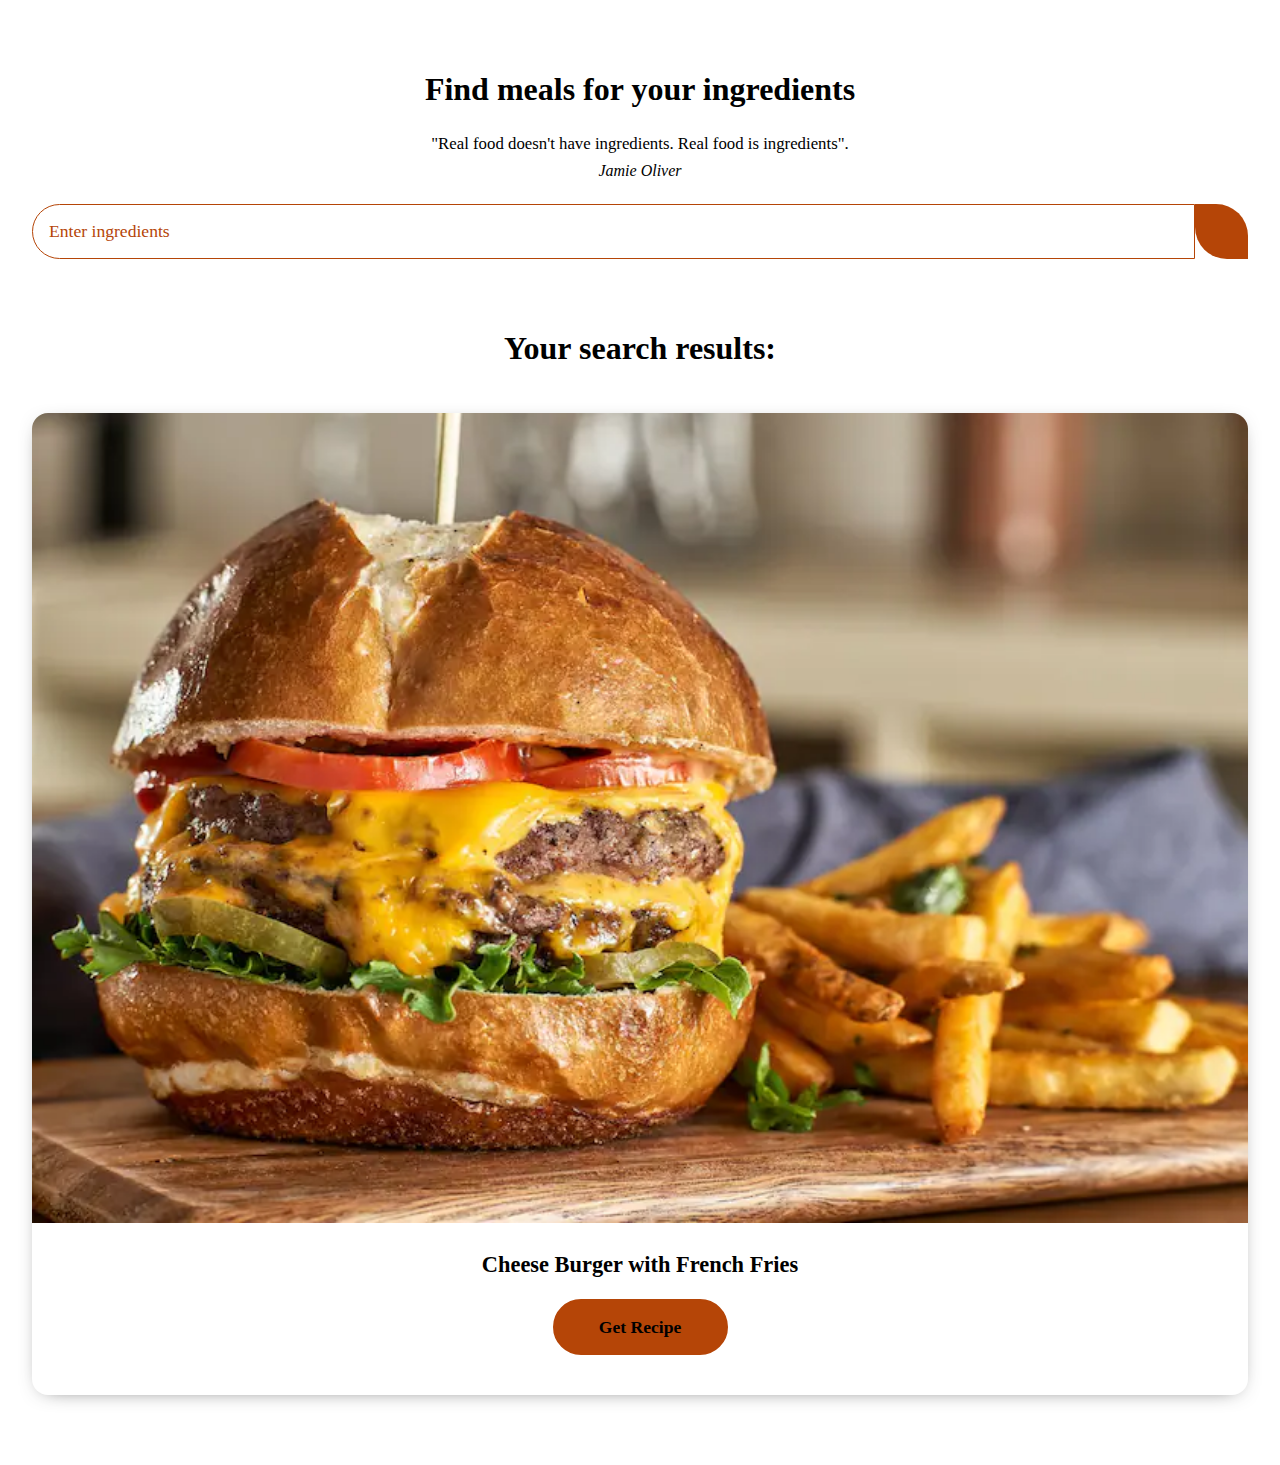
==== front-end/index.html @ a2b2c6ee "Merge pull request #1 from VU-AppliedProgramming/Marton-frontend" ====
<!DOCTYPE html>
<html lang="en">
<head>
    <meta charset="UTF-8">
    <meta name="viewport" content="width=device-width, initial-scale=1.0">
    <title>Recipe Hub</title>
    <link rel="stylesheet" href="https://cdnjs.cloudflare.com/ajax/libs/font-awesome/6.5.1/css/all.min.css"
    integrity="sha512-DTOQO9RWCH3ppGqcWaEA1BIZOC6xxalwEsw9c2QQeAIftl+Vegovlnee1c9QX4TctnWMn13TZye+giMm8e2LwA==" 
    crossorigin="anonymous" referrerpolicy="no-referrer" />
    <link rel="stylesheet" href="css/style.css">
</head>
<body>
    
    <div class="container">
        <div class="meal-wrapper">
            <div class="meal-search">
                <h2 class="title"> Find meals for your ingredients</h2>
                <blockquote> "Real food doesn't have ingredients. Real food is 
                    ingredients". <br>
                    <cite> Jamie Oliver</cite>
                </blockquote>
                <div class="meal-search-box">
                    <input type="text" class="search-control" 
                    placeholder="Enter ingredients"
                    id="search-input">
                    <button type="submit" class="search-button button" id = 'search-button'>
                        <i class="fas fa-search"></i>
                    </button>
                </div>
            </div>
        <div class="meal-result">
            <h2 class="title"> Your search results: </h2>
            <div id="meal">
                <!-- meal item-->
                <div class="meal-item">
                    <div class="meal-img">
                        <img src="images/food.webp" alt="image of food">
                    </div>
                    <div class="meal-name">
                        <h3> Cheese Burger with French Fries</h3>
                        <a href="#" class="recipe-button"> Get Recipe</a>

                    </div>
                </div>
            </div>
        </div>
        </div>
    </div>


    <script src="scripts.json"></script>
</body>
</html>
---- front-end/css/style.css ----
@import url('https://fonts.googleapis.com/css2?family=Poppins:wght@200;300;500;600;700;800;900&display=swap');

* {
    padding: 0;
    margin: 0;
    box-sizing: border-box;
}

:root {
    --tenne-tawny: #d65108;
    --tenne-tawny: #b54507;
}
body{
    font-weight: 300;
    font-size: 1.05rem;
    line-height: 1.6;
    font-family: 'Poppins' sans-serif;
}
.btn{
    font-family: inherit;
    cursor: pointer;
    outline: 0;
    font-size: 1.05rem;
}
.text{
    opacity: 0.8;
}
.title{
    font-size: 2rem;
    margin-bottom: 1rem;
}

.container{
    min-height: 100vh;
}
.meal-wrapper{
    max-width: 1280px;
    margin: 0 auto;
    padding: 2rem;
    background: #fff;
    text-align: center;
}
.meal-search{
    margin: 2rem 0;
}
.meal-search cite{
    font-size: 1rem;
}
.meal-search-box{
    margin: 1.2rem 0;
    display: flex;
    align-items: stretch;
}
.search-control,
.search-button{
    width: 100%;
}
.search-control{
    padding: 0 1rem;
    font-size: 1.1rem;
    font-family: inherit;
    outline: 0;
    border: 1px solid var(--tenne-tawny);
    color: var(--tenne-tawny);
    border-top-left-radius: 2rem;
    border-bottom-left-radius: 2rem;
}
.search-control::placeholder{
    color: var(--tenne-tawny);
}
.search-button {
    width: 55px;
    height: 55px;
    font-size: 1.8rem;
    background: var(--tenne-tawny);
    color: #fff;
    border: none;
    border-top-right-radius: 2rem;
    border-bottom-left-radius: 2rem;
    transition: all 0.4s linear;
    -webkit-transition: all 0.4s linear; /* Corrected */
    -moz-transition: all 0.4s linear;
    -ms-transition: all 0.4s linear;
    -o-transition: all 0.4s linear;
}
.search-button:hover{
    background: var(--tenne-tawny);
}
.meal-result{
    margin-top: 4rem;
}
#meal{
    margin: 2.4rem 0;
}
.meal-item{
    border-radius: 1rem;
    -webkit-border-radius: 1rem;
    -moz-border-radius: 1rem;
    -ms-border-radius: 1rem;
    -o-border-radius: 1rem;
    overflow: hidden;
    box-shadow: 0 4px 21px -12px rgba(0, 0, 0, 0.79);
    margin: 2rem 0;
}
.meal-img img{
    width: 100%;
    display: block;
}
.meal-name{
    padding: 1.5rem 0.5rem;
}
.meal-name h3{
    font-size: 1.4rem;
}
.recipe-button {
    text-decoration: none;
    color: #000;
    background: var(--tenne-tawny);
    font-weight: 700;
    font-size: 1.1rem;
    padding: 0.75rem 0;
    display: block;
    width: 175px;
    margin: 1rem auto;
    border-radius: 2rem;
    border: 2px solid var(--tenne-tawny);
    -webkit-border-radius: 2rem;
    -moz-border-radius: 2rem;
    -ms-border-radius: 2rem;
    -o-border-radius: 2rem;
}
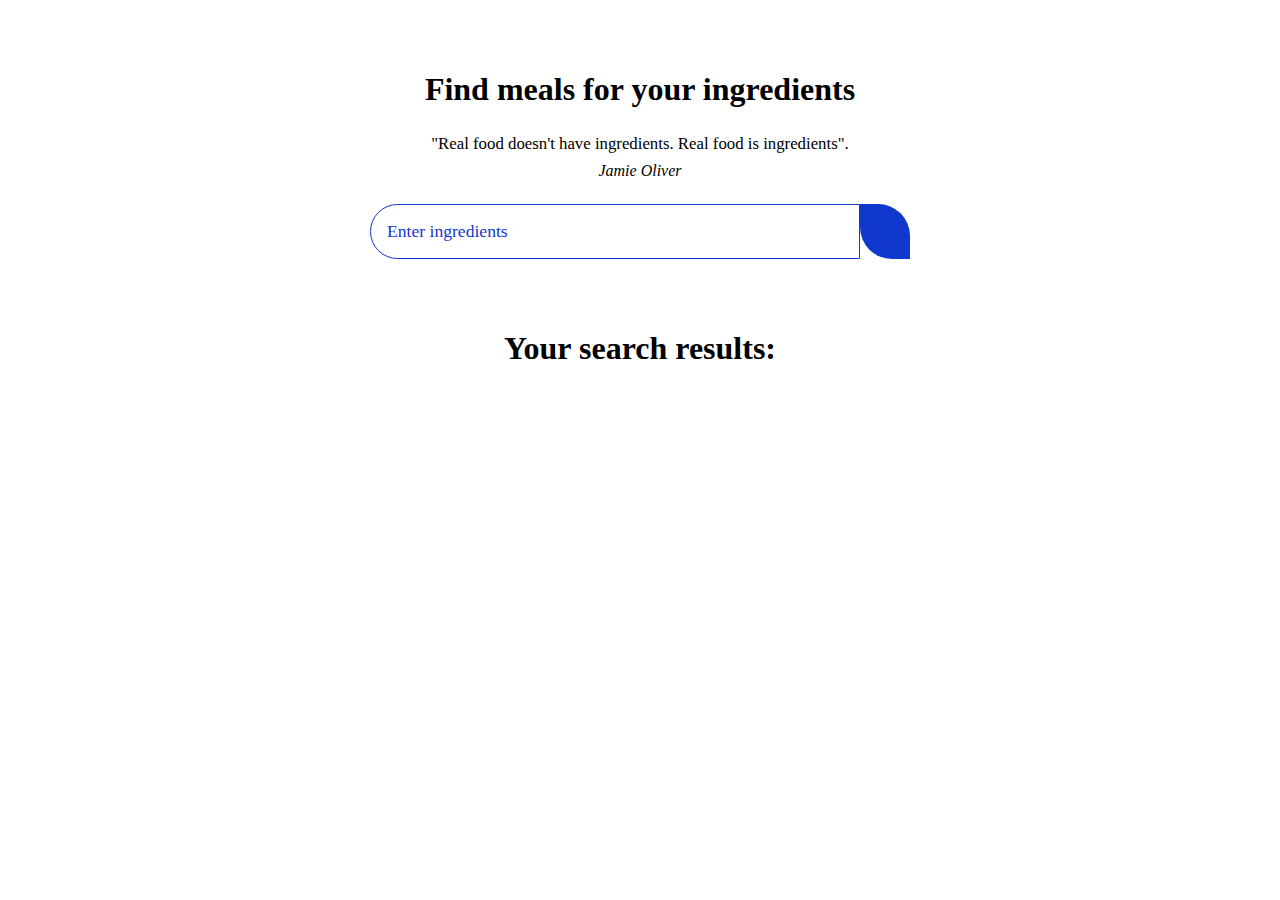
==== commit c3081e32: "continued working on the webapp" ====
--- a/front-end/index.html
+++ b/front-end/index.html
@@ -32,22 +32,47 @@
             <h2 class="title"> Your search results: </h2>
             <div id="meal">
                 <!-- meal item-->
-                <div class="meal-item">
+            <!--<div class="meal-item">
                     <div class="meal-img">
                         <img src="images/food.webp" alt="image of food">
                     </div>
                     <div class="meal-name">
                         <h3> Cheese Burger with French Fries</h3>
                         <a href="#" class="recipe-button"> Get Recipe</a>
+                    </div>
+                </div> -->
+                <!-- end of meal item-->
+            </div>
+        </div>
 
-                    </div>
+        <div class = "meal-details">
+            <!-- recipe close button-->
+            <button type="button" class="button recipe-close-button"
+                id = 'recipe-close-button'>
+                <i class="fas fa-times"></i>
+            </button>
+
+            <!--meal content-->
+            <div class="meal-details-content">
+                <!--<h2 class="recipe-title"> Meals name Here</h2>
+                <p class="recipe-category">Category Name</p>
+                <div class="recipe-instructions">
+                    <h3>Instructions:</h3>
+                    <p>lorem</p>
+                    <p>Lorem, ipsum.</p>
                 </div>
+                <div class="recipe-meal-image">
+                    <img src="images/food.webp" alt="image of food">
+                </div>
+                <div class="recipe-link">
+                    <a href="#" target="_blank"> Watch Video</a>
+                </div>--> 
             </div>
         </div>
         </div>
     </div>
 
 
-    <script src="scripts.json"></script>
+    <script src="scripts.js"></script>
 </body>
 </html>--- a/front-end/css/style.css
+++ b/front-end/css/style.css
@@ -7,8 +7,8 @@
 }
 
 :root {
-    --tenne-tawny: #d65108;
-    --tenne-tawny: #b54507;
+    --tenne-tawny: #1138cc;
+    --tenne-tawny: #1138cc;
 }
 body{
     font-weight: 300;
@@ -114,7 +114,7 @@
 }
 .recipe-button {
     text-decoration: none;
-    color: #000;
+    color: #fff;
     background: var(--tenne-tawny);
     font-weight: 700;
     font-size: 1.1rem;
@@ -128,6 +128,178 @@
     -moz-border-radius: 2rem;
     -ms-border-radius: 2rem;
     -o-border-radius: 2rem;
-}
-
-
+    transition: all 0.4s linear;
+    -webkit-transition: all 0.4s linear;
+    -moz-transition: all 0.4s linear;
+    -ms-transition: all 0.4s linear;
+    -o-transition: all 0.4s linear;
+}
+.recipe-button:hover{
+    background: var(--tenne-tawny);
+}
+
+/*Meal Details*/
+.meal-details{
+    position: fixed;
+    top: 50%;
+    left: 50%;
+    transform: translate(-50%, -50%);
+    -webkit-transform: translate(-50%, -50%);
+    -moz-transform: translate(-50%, -50%);
+    -ms-transform: translate(-50%, -50%);
+    -o-transform: translate(-50%, -50%);
+    color: #fff;
+    background-color: #1138cc;
+    border-radius: 1rem;
+    -webkit-border-radius: 1rem;
+    -moz-border-radius: 1rem;
+    -ms-border-radius: 1rem;
+    -o-border-radius: 1rem;
+    width: 90%;
+    height: 90%;
+    overflow-y: scroll;
+    display: none;
+    padding: 2em 0;
+}
+
+/* So we can scroll */
+.meal-details::-webkit-scrollbar{
+    width: 10px;
+}
+.meal-details::-webkit-scrollbar-thumb{
+    background: #f0f0f0;
+    border-radius: 2rem;
+    -webkit-border-radius: 2rem;
+    -moz-border-radius: 2rem;
+    -ms-border-radius: 2rem;
+    -o-border-radius: 2rem;
+
+}
+
+/* JavaScript Related*/
+.showRecipe{
+    display: block;
+}
+.meal-details-content{
+    margin: 2rem;
+}
+.meal-details-content p:not(.recipe-category){
+    padding: 1rem 0;
+}
+.recipe-close-button{
+    position: absolute;
+    right: 2rem;
+    top: 2rem;
+    font-size: 1.8rem;
+    background-color: #fff;
+    border: none;
+    width: 35px;
+    height: 25px;
+    border-radius: 50%;
+    -webkit-border-radius: 50%;
+    -moz-border-radius: 50%;
+    -ms-border-radius: 50%;
+    -o-border-radius: 50%;
+    display: flex;
+    align-items: center;
+    justify-content: center;
+    opacity: 0.9;
+}
+.recipe-title{
+    letter-spacing: 1px;
+    padding-bottom: 1rem;
+}
+.recipe-category{
+    background: #fff;
+    font-weight: 600;
+    color: var(--tenne-tawny);
+    display: inline-block;
+    padding: 0.2rem 0.5rem;
+    border-radius: 0.3rem;
+    -webkit-border-radius: 0.3rem;
+    -moz-border-radius: 0.3rem;
+    -ms-border-radius: 0.3rem;
+    -o-border-radius: 0.3rem;
+}
+.recipe-category{
+    background: #fff;
+    font-weight: 600;
+    color: var(--tenne-tawny);
+    display: inline-block;
+    padding: 0.2rem 0.5rem;
+    border-radius: 0.3rem;
+    -webkit-border-radius: 0.3rem;
+    -moz-border-radius: 0.3rem;
+    -ms-border-radius: 0.3rem;
+    -o-border-radius: 0.3rem;
+}
+.recipe-instructions{
+    padding: 1rem 0;
+}
+.recipe-meal-image{
+    width: 100px;
+    height: 100px;
+    border-radius: 50%;
+    -webkit-border-radius: 50%;
+    -moz-border-radius: 50%;
+    -ms-border-radius: 50%;
+    -o-border-radius: 50%;
+    margin: 0 auto;
+    display: block;
+}
+.recip-link{
+    margin: 1.4rem 0;
+}
+.recipe-link a{
+    color: #fff;
+    font-size: 1.2rem;
+    transition: all 0.4s linear;
+    -webkit-transition: linear;
+    -moz-transition: all 0.4s linear;
+    -ms-transition: all 0.4s linear;
+    -o-transition: all 0.4s linear;
+}
+.recip-link a:hover{
+    opacity: 0.8;
+}
+
+/* not found ingredients */
+
+.notFound {
+    grid-template-columns: 1fr!important;
+    color: #1138cc;
+    font-size: 2rem;
+    font-weight: 600;
+    width: 100%;
+}
+
+
+/* Media Queries*/
+@media screen and (min-width: 600px){
+    .meal-search-box{
+        width: 540px;
+        margin-left: auto;
+        margin-right: auto;
+    }
+    
+}
+
+@media screen and (min-width: 768px){
+    #meal{
+        display: grid;
+        grid-template-columns: repeat(2, 1fr);
+        gap: 2rem
+    }
+    .meal-item{
+        margin: 0;
+    }
+    .meal-details{
+        width: 700px;
+    }
+}
+
+@media screen and (min-width: 992px){
+    #meal{
+        grid-template-columns: repeat(3, 1fr);
+    }
+}
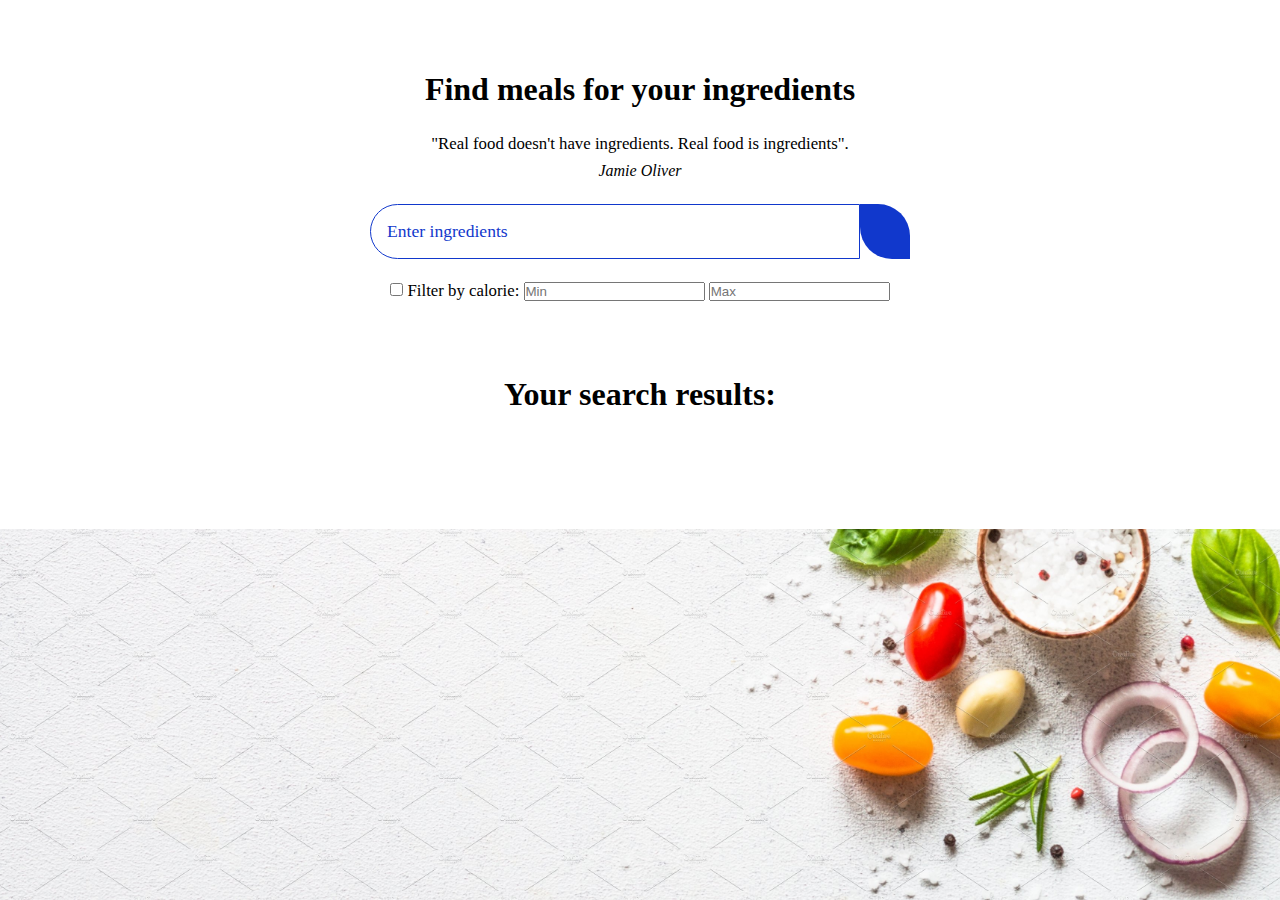
==== commit 90673292: "calorie filter, background, home button" ====
--- a/front-end/index.html
+++ b/front-end/index.html
@@ -8,11 +8,22 @@
     integrity="sha512-DTOQO9RWCH3ppGqcWaEA1BIZOC6xxalwEsw9c2QQeAIftl+Vegovlnee1c9QX4TctnWMn13TZye+giMm8e2LwA==" 
     crossorigin="anonymous" referrerpolicy="no-referrer" />
     <link rel="stylesheet" href="css/style.css">
+    <!-- background-->
+    <style>
+    body {
+        background-image: url('images/background.jpg');
+        background-size: cover;
+        background-position: center;
+    }
+</style>
 </head>
 <body>
     
     <div class="container">
         <div class="meal-wrapper">
+            <a href="#" class="home-icon" onclick="goToHome()">
+                <i class="fas fa-home"></i>
+            </a>
             <div class="meal-search">
                 <h2 class="title"> Find meals for your ingredients</h2>
                 <blockquote> "Real food doesn't have ingredients. Real food is 
@@ -26,6 +37,12 @@
                     <button type="submit" class="search-button button" id = 'search-button'>
                         <i class="fas fa-search"></i>
                     </button>
+                </div>
+                <div class="calorie-check-box">
+                    <input type="checkbox" id="calorie-check-box">
+                    <label for="calorie-check-box"> Filter by calorie:</label>
+                    <input type="text" id="min-calories" placeholder="Min">
+                    <input type="text" id="max-calories" placeholder="Max">
                 </div>
             </div>
         <div class="meal-result">
--- a/front-end/css/style.css
+++ b/front-end/css/style.css
@@ -7,7 +7,6 @@
 }
 
 :root {
-    --tenne-tawny: #1138cc;
     --tenne-tawny: #1138cc;
 }
 body{
@@ -51,6 +50,59 @@
     display: flex;
     align-items: stretch;
 }
+.calorie-filter {
+    display: flex;
+    align-items: center;
+}
+
+.calorie-filter label {
+    margin-right: 10px;
+}
+
+.calorie-filter input[type="text"] {
+    width: 80px;
+    margin-right: 5px;
+}
+
+.calorie-checkbox {
+    display: none; 
+}
+
+.calorie-label {
+    font-size: 1rem;
+    color: var(--tenne-tawny);
+    cursor: pointer;
+}
+
+/* Style the checkbox */
+.calorie-label:before {
+    content: '';
+    display: inline-block;
+    width: 18px;
+    height: 18px;
+    background-color: #fff;
+    border: 1px solid var(--tenne-tawny);
+    border-radius: 3px;
+    margin-right: 8px;
+    vertical-align: middle;
+    transition: background-color 0.3s, border-color 0.3s;
+}
+
+/* Change checkbox style when checked */
+.calorie-checkbox:checked + .calorie-label:before {
+    background-color: var(--tenne-tawny);
+    border-color: var(--tenne-tawny);
+}
+
+.calorie-checkbox:checked + .calorie-label:after {
+    content: '\2713';
+    font-size: 14px;
+    color: #fff;
+    position: absolute;
+    top: 1px;
+    left: 5px;
+}
+
 .search-control,
 .search-button{
     width: 100%;
@@ -78,7 +130,7 @@
     border-top-right-radius: 2rem;
     border-bottom-left-radius: 2rem;
     transition: all 0.4s linear;
-    -webkit-transition: all 0.4s linear; /* Corrected */
+    -webkit-transition: all 0.4s linear;
     -moz-transition: all 0.4s linear;
     -ms-transition: all 0.4s linear;
     -o-transition: all 0.4s linear;
@@ -236,16 +288,15 @@
 .recipe-instructions{
     padding: 1rem 0;
 }
-.recipe-meal-image{
-    width: 100px;
-    height: 100px;
-    border-radius: 50%;
-    -webkit-border-radius: 50%;
-    -moz-border-radius: 50%;
-    -ms-border-radius: 50%;
-    -o-border-radius: 50%;
-    margin: 0 auto;
-    display: block;
+.recipe-meal-image-container {
+    text-align: center; 
+}
+
+.recipe-meal-image {
+    display: inline-block; 
+    max-width: 100%; 
+    height: auto; 
+    margin-top: 10px; 
 }
 .recip-link{
     margin: 1.4rem 0;
@@ -273,6 +324,17 @@
     width: 100%;
 }
 
+/* home icon */
+.home-icon {
+    position: fixed;
+    top: 20px;
+    left: 20px;
+    z-index: 9999;
+    color: #1138cc; 
+    font-size: 24px;
+    text-decoration: none;
+}
+
 
 /* Media Queries*/
 @media screen and (min-width: 600px){
